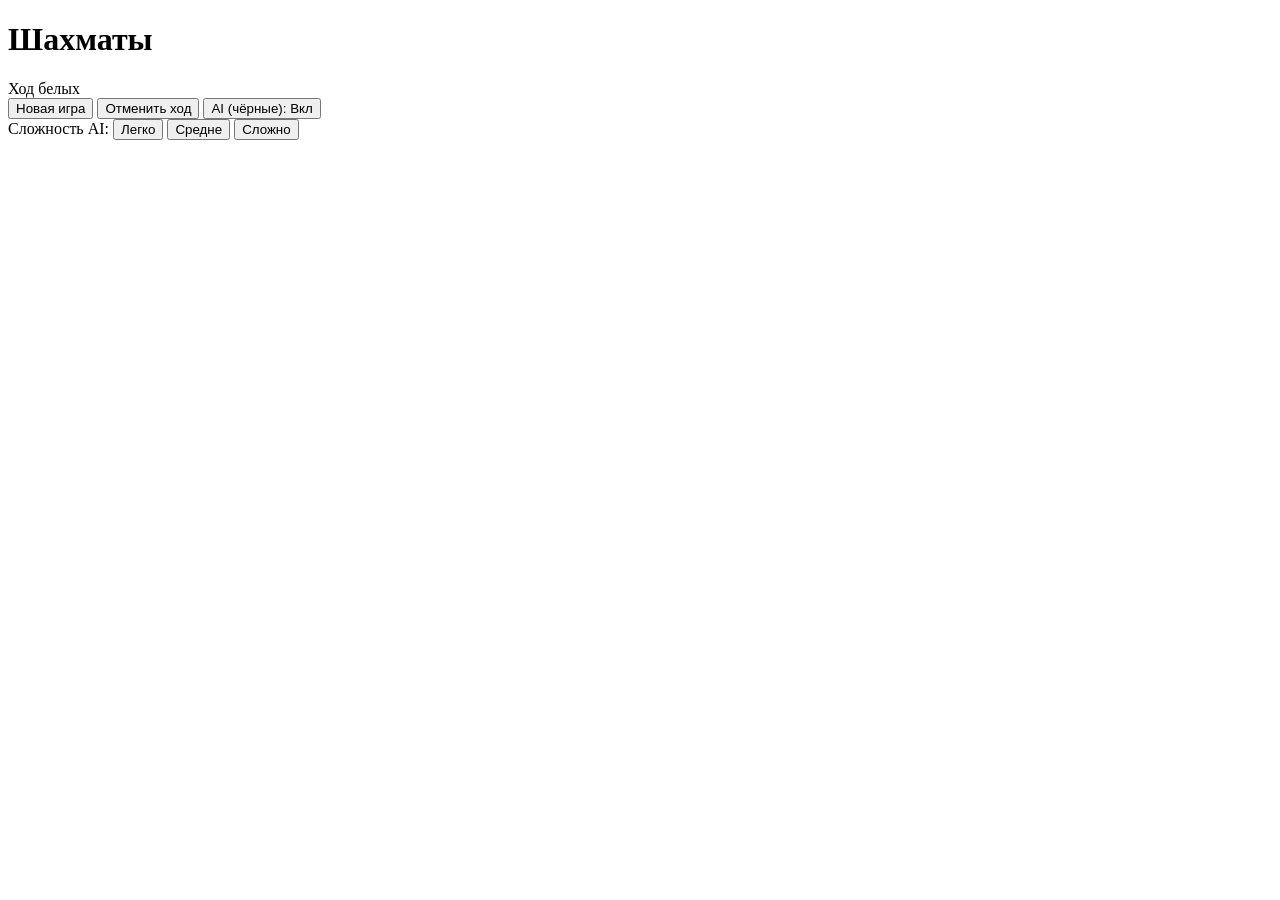
==== chess.html @ e49681aa "Add files via upload" ====
<!DOCTYPE html>
<html lang="ru">
<head>
    <meta charset="UTF-8">
    <meta name="viewport" content="width=device-width, initial-scale=1.0">
    <title>Шахматы</title>
    <link rel="stylesheet" href="css/style.css">
</head>
<body>
    <div class="game-container">
        <h1>Шахматы</h1>
        <div class="status" id="status">Ход белых</div>
        <div class="board" id="board"></div>
        <div class="controls">
            <button onclick="newGame()">Новая игра</button>
            <button onclick="undoMove()">Отменить ход</button>
            <button onclick="toggleAI()">AI (чёрные): <span id="ai-status">Вкл</span></button>
            <div class="difficulty">
                Сложность AI:
                <button onclick="setDifficulty(1)" id="diff-1">Легко</button>
                <button onclick="setDifficulty(2)" id="diff-2" class="active">Средне</button>
                <button onclick="setDifficulty(3)" id="diff-3">Сложно</button>
            </div>
        </div>
        <div id="captured-white" class="captured"></div>
        <div id="captured-black" class="captured"></div>
    </div>
    <script src="js/chess.js"></script>
</body>
</html>
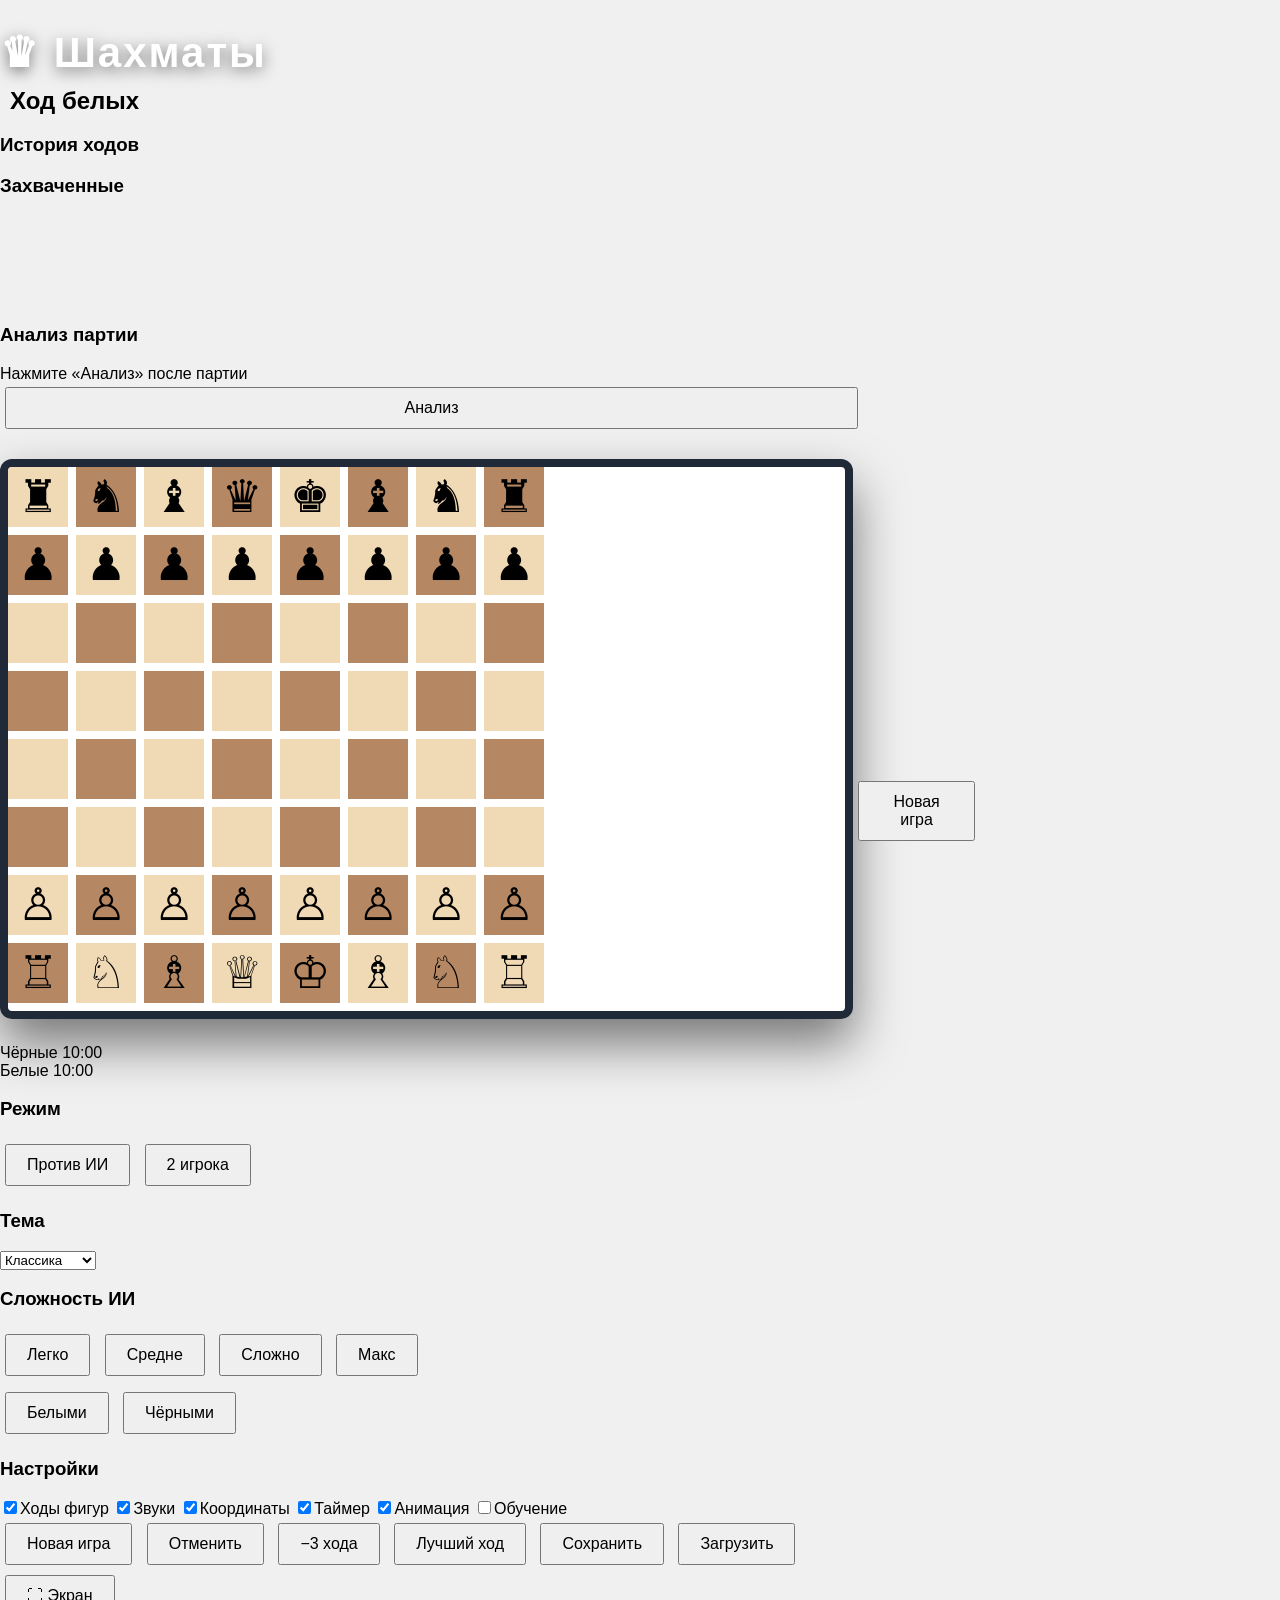
==== commit 02c0736a: "Add files via upload" ====
--- a/chess.html
+++ b/chess.html
@@ -2,29 +2,128 @@
 <html lang="ru">
 <head>
     <meta charset="UTF-8">
-    <meta name="viewport" content="width=device-width, initial-scale=1.0">
-    <title>Шахматы</title>
+    <meta name="viewport" content="width=device-width, initial-scale=1.0, maximum-scale=1.0, user-scalable=no">
+    <title>Шахматы — Полная версия</title>
     <link rel="stylesheet" href="css/style.css">
 </head>
 <body>
-    <div class="game-container">
-        <h1>Шахматы</h1>
-        <div class="status" id="status">Ход белых</div>
-        <div class="board" id="board"></div>
-        <div class="controls">
-            <button onclick="newGame()">Новая игра</button>
-            <button onclick="undoMove()">Отменить ход</button>
-            <button onclick="toggleAI()">AI (чёрные): <span id="ai-status">Вкл</span></button>
-            <div class="difficulty">
-                Сложность AI:
-                <button onclick="setDifficulty(1)" id="diff-1">Легко</button>
-                <button onclick="setDifficulty(2)" id="diff-2" class="active">Средне</button>
-                <button onclick="setDifficulty(3)" id="diff-3">Сложно</button>
+    <div class="app">
+        <header>
+            <h1>♛ Шахматы</h1>
+            <div class="status" id="status">Ход белых</div>
+            <div class="coach" id="coach"></div>
+        </header>
+
+        <div class="main">
+            <aside class="panel left-panel">
+                <div class="panel-section">
+                    <h3>История ходов</h3>
+                    <div id="move-history" class="move-history"></div>
+                </div>
+                <div class="panel-section">
+                    <h3>Захваченные</h3>
+                    <div id="captured-white" class="captured"></div>
+                    <div id="captured-black" class="captured"></div>
+                </div>
+                <div class="panel-section analysis-section">
+                    <h3>Анализ партии</h3>
+                    <div id="analysis" class="analysis">Нажмите «Анализ» после партии</div>
+                    <button class="btn" style="width:100%;margin-top:4px" onclick="runPostGameAnalysis()">Анализ</button>
+                </div>
+            </aside>
+
+            <div class="board-wrapper">
+                <div class="coords-row top" id="coords-top"></div>
+                <div class="board-row">
+                    <div class="coords-col left" id="coords-left"></div>
+                    <div class="board" id="board"></div>
+                    <div class="coords-col right" id="coords-right"></div>
+                </div>
+                <div class="coords-row bottom" id="coords-bottom"></div>
             </div>
+
+            <aside class="panel right-panel">
+                <div class="panel-section timers span2">
+                    <div class="timer" id="timer-black">
+                        <span class="timer-label">Чёрные</span>
+                        <span class="timer-value" id="time-black">10:00</span>
+                    </div>
+                    <div class="timer" id="timer-white">
+                        <span class="timer-label">Белые</span>
+                        <span class="timer-value" id="time-white">10:00</span>
+                    </div>
+                </div>
+
+                <div class="right-panel-inner">
+                    <div class="panel-section">
+                        <h3>Режим</h3>
+                        <div class="btn-group">
+                            <button class="btn active" id="mode-ai" onclick="setMode('ai')">Против ИИ</button>
+                            <button class="btn" id="mode-pvp" onclick="setMode('pvp')">2 игрока</button>
+                        </div>
+                    </div>
+
+                    <div class="panel-section">
+                        <h3>Тема</h3>
+                        <select id="theme-select" onchange="setTheme(this.value)">
+                            <option value="classic">Классика</option>
+                            <option value="wood">Дерево</option>
+                            <option value="blue">Синяя</option>
+                            <option value="green">Зелёная</option>
+                            <option value="brown">Коричневая</option>
+                            <option value="gray">Серая</option>
+                        </select>
+                    </div>
+
+                    <div class="panel-section span2" id="ai-controls">
+                        <h3>Сложность ИИ</h3>
+                        <div class="btn-group">
+                            <button class="btn" id="diff-1" onclick="setDifficulty(1)">Легко</button>
+                            <button class="btn active" id="diff-2" onclick="setDifficulty(2)">Средне</button>
+                            <button class="btn" id="diff-3" onclick="setDifficulty(3)">Сложно</button>
+                            <button class="btn" id="diff-4" onclick="setDifficulty(4)">Макс</button>
+                        </div>
+                        <div class="btn-group" style="margin-top:6px">
+                            <button class="btn active" id="color-white" onclick="setPlayerColor('white')">Белыми</button>
+                            <button class="btn" id="color-black" onclick="setPlayerColor('black')">Чёрными</button>
+                        </div>
+                    </div>
+
+                    <div class="panel-section span2">
+                        <h3>Настройки</h3>
+                        <div class="settings-grid">
+                            <label class="toggle"><input type="checkbox" id="toggle-hints" checked onchange="toggleHints()"><span>Ходы фигур</span></label>
+                            <label class="toggle"><input type="checkbox" id="toggle-sound" checked onchange="toggleSound()"><span>Звуки</span></label>
+                            <label class="toggle"><input type="checkbox" id="toggle-coords" checked onchange="toggleCoords()"><span>Координаты</span></label>
+                            <label class="toggle"><input type="checkbox" id="toggle-timer" checked onchange="toggleTimer()"><span>Таймер</span></label>
+                            <label class="toggle"><input type="checkbox" id="toggle-anim" checked onchange="toggleAnim()"><span>Анимация</span></label>
+                            <label class="toggle"><input type="checkbox" id="toggle-coach" onchange="toggleCoach()"><span>Обучение</span></label>
+                        </div>
+                    </div>
+
+                    <div class="panel-section actions">
+                        <button class="btn primary" onclick="newGame()">Новая игра</button>
+                        <button class="btn" onclick="undoMove()">Отменить</button>
+                        <button class="btn" onclick="undoMultiple()">−3 хода</button>
+                        <button class="btn" onclick="hintBestMove()" title="Показывает самый сильный ход по оценке ИИ">Лучший ход</button>
+                        <button class="btn" onclick="saveGame()">Сохранить</button>
+                        <button class="btn" onclick="loadGame()">Загрузить</button>
+                        <button class="btn" onclick="toggleFullscreen()">⛶ Экран</button>
+                        <button class="btn" onclick="returnToLive()" id="btn-live" style="display:none">К партии</button>
+                    </div>
+                </div>
+            </aside>
         </div>
-        <div id="captured-white" class="captured"></div>
-        <div id="captured-black" class="captured"></div>
     </div>
+
+    <div id="game-over">
+        <div id="game-over-content">
+            <div id="game-result"></div>
+            <button class="btn primary" onclick="newGame(); hideGameOver()">Новая игра</button>
+        </div>
+    </div>
+
+    <canvas id="confetti"></canvas>
     <script src="js/chess.js"></script>
 </body>
-</html>+</html>
--- a/css/style.css
+++ b/css/style.css
@@ -0,0 +1,123 @@
+body {
+    font-family: Arial, sans-serif;
+    display: flex;
+    justify-content: center;
+    align-items: center;
+    min-height: 100vh;
+    margin: 0;
+    background-color: #f0f0f0;
+}
+
+.game-container {
+    text-align: center;
+    background: rgba(255,255,255,0.1);
+    padding: 25px;
+    border-radius: 20px;
+    backdrop-filter: blur(12px);
+    box-shadow: 0 20px 40px rgba(0,0,0,0.4);
+    border: 1px solid rgba(255,255,255,0.2);
+}
+
+h1 {
+    color: #fff;
+    text-shadow: 0 4px 15px rgba(0,0,0,0.5);
+    margin-bottom: 10px;
+    font-size: 42px;
+    letter-spacing: 2px;
+}
+
+.board {
+    display: grid;
+    grid-template-columns: repeat(8, 68px);
+    grid-template-rows: repeat(8, 68px);
+    border: 8px solid #1f2937;
+    margin: 25px auto;
+    background-color: #fff;
+    box-shadow: 0 25px 50px rgba(0,0,0,0.5);
+    border-radius: 12px;
+    overflow: hidden;
+}
+
+.square {
+    width: 60px;
+    height: 60px;
+    display: flex;
+    align-items: center;
+    justify-content: center;
+    font-size: 45px;
+    cursor: pointer;
+    user-select: none;
+    position: relative;
+}
+
+.light {
+    background-color: #f0d9b5;
+}
+
+.dark {
+    background-color: #b58863;
+}
+
+.highlight {
+    background-color: rgba(0, 255, 0, 0.4) !important;
+}
+
+.selected {
+    background-color: rgba(255, 255, 0, 0.6) !important;
+}
+
+.capture {
+    background-color: rgba(255, 0, 0, 0.4) !important;
+}
+
+.in-check {
+    background-color: rgba(255, 80, 80, 0.75) !important;
+    box-shadow: 0 0 15px #ff2222;
+    animation: checkPulse 1s infinite alternate;
+}
+
+@keyframes checkPulse {
+    from { box-shadow: 0 0 8px #ff4444; }
+    to { box-shadow: 0 0 25px #ff0000; }
+}
+
+.status {
+    font-size: 24px;
+    margin: 10px;
+    font-weight: bold;
+}
+
+.controls {
+    margin: 10px;
+}
+
+button {
+    padding: 10px 20px;
+    margin: 5px;
+    font-size: 16px;
+}
+
+.difficulty {
+    margin: 10px 0;
+    display: flex;
+    align-items: center;
+    gap: 5px;
+    justify-content: center;
+    flex-wrap: wrap;
+}
+
+.difficulty button {
+    padding: 8px 16px;
+    font-size: 14px;
+}
+
+.difficulty button.active {
+    background-color: #4CAF50;
+    color: white;
+}
+
+.captured {
+    margin: 10px;
+    font-size: 30px;
+    min-height: 40px;
+}
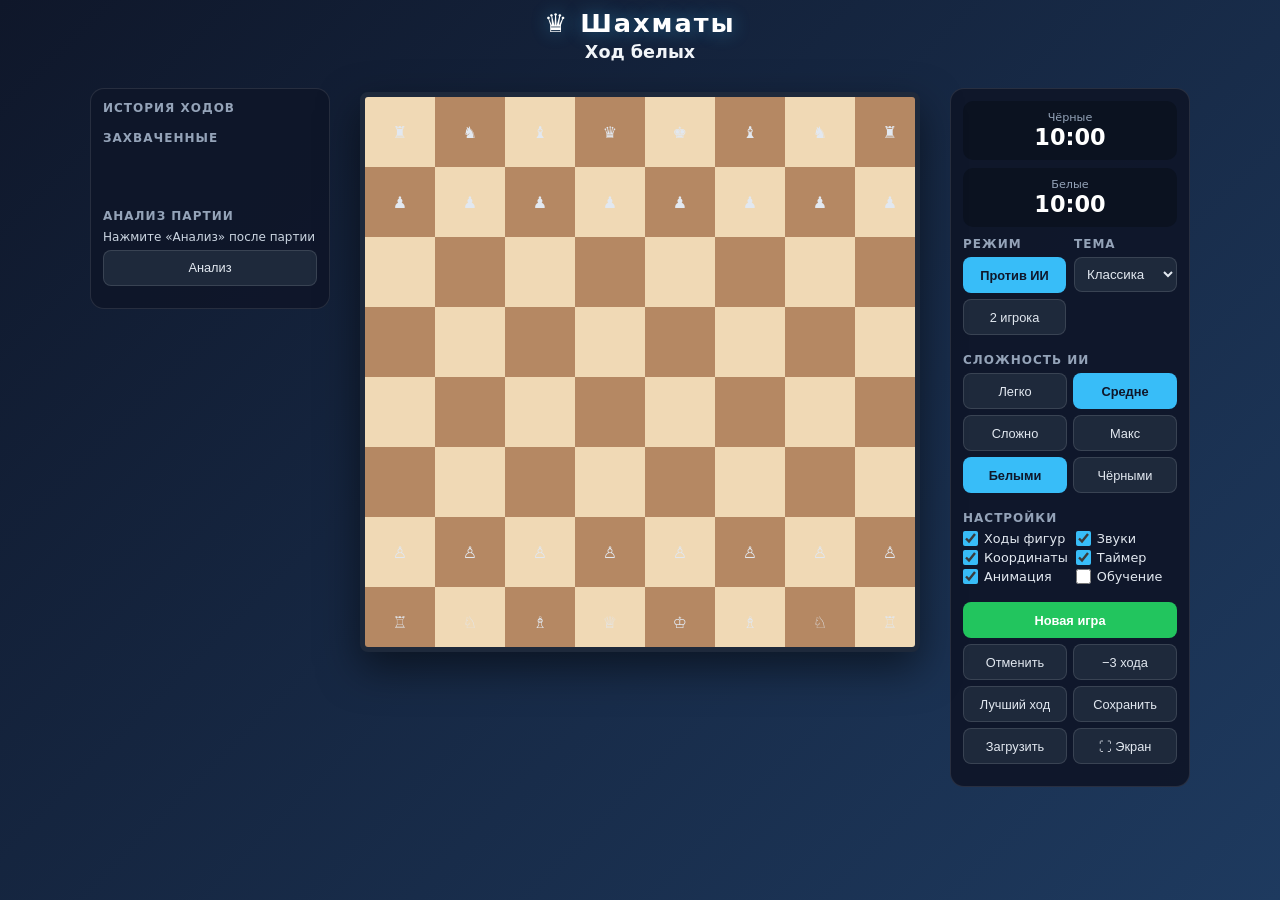
==== commit 8495aec6: "Add files via upload" ====
--- a/chess.html
+++ b/chess.html
@@ -2,9 +2,13 @@
 <html lang="ru">
 <head>
     <meta charset="UTF-8">
-    <meta name="viewport" content="width=device-width, initial-scale=1.0, maximum-scale=1.0, user-scalable=no">
+    <meta name="viewport" content="width=device-width, initial-scale=1.0, maximum-scale=1.0, user-scalable=no, viewport-fit=cover">
+    <meta name="mobile-web-app-capable" content="yes">
+    <meta name="apple-mobile-web-app-capable" content="yes">
+    <meta name="apple-mobile-web-app-status-bar-style" content="black-translucent">
+    <meta name="theme-color" content="#0f172a">
     <title>Шахматы — Полная версия</title>
-    <link rel="stylesheet" href="css/style.css">
+    <link rel="stylesheet" href="css/style.css?v=6">
 </head>
 <body>
     <div class="app">
@@ -124,6 +128,6 @@
     </div>
 
     <canvas id="confetti"></canvas>
-    <script src="js/chess.js"></script>
+    <script src="js/chess.js?v=6"></script>
 </body>
 </html>
--- a/css/style.css
+++ b/css/style.css
@@ -1,123 +1,155 @@
-body {
-    font-family: Arial, sans-serif;
-    display: flex;
-    justify-content: center;
-    align-items: center;
-    min-height: 100vh;
-    margin: 0;
-    background-color: #f0f0f0;
+/* Chess Game Styles v6 */
+:root {
+  --sq: 70px;
+  --light-sq: #f0d9b5;
+  --dark-sq: #b58863;
+  --bg: #0f172a;
+  --bg2: #1e3a5f;
+  --panel-bg: rgba(15,23,42,0.95);
+  --text: #e2e8f0;
+  --muted: #94a3b8;
+  --accent: #38bdf8;
+  --btn: #1e293b;
+  --btn-hover: #334155;
+  --primary: #22c55e;
 }
-
-.game-container {
-    text-align: center;
-    background: rgba(255,255,255,0.1);
-    padding: 25px;
-    border-radius: 20px;
-    backdrop-filter: blur(12px);
-    box-shadow: 0 20px 40px rgba(0,0,0,0.4);
-    border: 1px solid rgba(255,255,255,0.2);
+*{box-sizing:border-box;margin:0;padding:0}
+html,body{
+  min-height:100%;
+  background:linear-gradient(135deg,var(--bg),var(--bg2));
+  background-attachment:fixed;
+  color:var(--text);
+  font-family:'Segoe UI',system-ui,sans-serif;
+  touch-action:manipulation;
+  -webkit-tap-highlight-color:transparent;
 }
-
-h1 {
-    color: #fff;
-    text-shadow: 0 4px 15px rgba(0,0,0,0.5);
-    margin-bottom: 10px;
-    font-size: 42px;
-    letter-spacing: 2px;
+body{padding:8px}
+.app{max-width:1400px;margin:0 auto}
+header{text-align:center;margin-bottom:10px}
+header h1{font-size:1.6rem;letter-spacing:2px;color:#fff;text-shadow:0 0 18px rgba(56,189,248,.45)}
+.status{font-size:1.1rem;font-weight:600;margin-top:4px;color:#f1f5f9}
+.coach{font-size:.85rem;color:var(--muted);min-height:1.2em}
+.coach.tip{color:#38bdf8}.coach.warn{color:#fbbf24}.coach.bad{color:#f87171}
+.main{display:flex;gap:14px;justify-content:center;align-items:flex-start;flex-wrap:wrap}
+.panel{
+  background:var(--panel-bg);
+  border:1px solid rgba(255,255,255,.1);
+  border-radius:14px;padding:12px;width:240px;color:var(--text)
 }
-
-.board {
-    display: grid;
-    grid-template-columns: repeat(8, 68px);
-    grid-template-rows: repeat(8, 68px);
-    border: 8px solid #1f2937;
-    margin: 25px auto;
-    background-color: #fff;
-    box-shadow: 0 25px 50px rgba(0,0,0,0.5);
-    border-radius: 12px;
-    overflow: hidden;
+.panel-section{margin-bottom:10px}
+.panel-section h3{font-size:.75rem;text-transform:uppercase;letter-spacing:1px;color:var(--muted);margin-bottom:6px}
+.btn-group{display:flex;flex-wrap:wrap;gap:6px}
+.btn{
+  background:var(--btn);color:var(--text);
+  border:1px solid rgba(255,255,255,.12);border-radius:8px;
+  padding:8px 10px;font-size:.8rem;cursor:pointer;flex:1;min-width:70px;min-height:36px
 }
-
-.square {
-    width: 60px;
-    height: 60px;
-    display: flex;
-    align-items: center;
-    justify-content: center;
-    font-size: 45px;
-    cursor: pointer;
-    user-select: none;
-    position: relative;
+.btn:hover{background:var(--btn-hover)}
+.btn.active{background:var(--accent);color:#0f172a;font-weight:700;border-color:transparent}
+.btn.primary{background:var(--primary);color:#fff;border:none;font-weight:600}
+.actions{display:grid;grid-template-columns:1fr 1fr;gap:6px}
+.actions .btn.primary{grid-column:1/-1}
+.settings-grid{display:grid;grid-template-columns:1fr 1fr;gap:4px 8px}
+.toggle{display:flex;align-items:center;gap:6px;font-size:.8rem;cursor:pointer;color:var(--text)}
+.toggle input{accent-color:var(--accent);width:15px;height:15px}
+select{width:100%;padding:8px;border-radius:8px;background:var(--btn);color:var(--text);border:1px solid rgba(255,255,255,.12)}
+.timers{display:flex;flex-direction:column;gap:8px}
+.timer{background:#0b1220;border-radius:10px;padding:8px;text-align:center;border:2px solid transparent}
+.timer.active{border-color:var(--accent);box-shadow:0 0 12px rgba(56,189,248,.25)}
+.timer-label{display:block;font-size:.7rem;color:var(--muted)}
+.timer-value{font-size:1.4rem;font-weight:700;font-variant-numeric:tabular-nums;color:#fff}
+.timer.low .timer-value{color:#f87171}
+.right-panel-inner{display:grid;grid-template-columns:1fr 1fr;gap:8px}
+.right-panel-inner .span2,.right-panel-inner .panel-section.span2,.right-panel-inner .actions{grid-column:1/-1}
+.board-wrapper{display:flex;flex-direction:column;align-items:center;flex:0 0 auto}
+.board-row{display:flex;align-items:center}
+.board{
+  display:grid;
+  grid-template-columns:repeat(8,var(--sq));
+  grid-template-rows:repeat(8,var(--sq));
+  width:calc(8 * var(--sq));
+  height:calc(8 * var(--sq));
+  border:5px solid #1e293b;border-radius:8px;
+  box-shadow:0 16px 40px rgba(0,0,0,.5);
+  overflow:hidden;position:relative;background:#1e293b;flex-shrink:0
 }
-
-.light {
-    background-color: #f0d9b5;
+.square{
+  width:var(--sq);height:var(--sq);
+  display:flex;align-items:center;justify-content:center;
+  cursor:pointer;user-select:none;position:relative
 }
-
-.dark {
-    background-color: #b58863;
+.square.light{background:var(--light-sq)}
+.square.dark{background:var(--dark-sq)}
+body.theme-classic{--light-sq:#f0d9b5;--dark-sq:#b58863}
+body.theme-wood{--light-sq:#ecd3a8;--dark-sq:#8b5e34}
+body.theme-blue{--light-sq:#c7d8f0;--dark-sq:#4a6fa5}
+body.theme-green{--light-sq:#e8f0d8;--dark-sq:#6b8f4e}
+body.theme-brown{--light-sq:#d4b896;--dark-sq:#6b4423}
+body.theme-gray{--light-sq:#dfe3e8;--dark-sq:#6b7280}
+.square.selected{background:rgba(250,204,21,.75)!important}
+.square.highlight{background:rgba(74,222,128,.55)!important}
+.square.capture{background:rgba(248,113,113,.55)!important}
+.square.in-check{background:rgba(239,68,68,.75)!important;animation:pulse .9s infinite alternate}
+.square.last-from{box-shadow:inset 0 0 0 3px rgba(250,204,21,.6)}
+.square.last-to{background:rgba(250,204,21,.4)!important}
+.square.hint{outline:3px solid #38bdf8;outline-offset:-3px}
+@keyframes pulse{from{box-shadow:inset 0 0 10px #ef4444}to{box-shadow:inset 0 0 22px #f87171}}
+.piece{
+  display:flex;align-items:center;justify-content:center;
+  width:100%;height:100%;
+  font-size:calc(var(--sq) * .82);line-height:1;
+  pointer-events:none;user-select:none
 }
-
-.highlight {
-    background-color: rgba(0, 255, 0, 0.4) !important;
+.piece-white{
+  color:#f8fafc;
+  text-shadow:0 1px 0 #fff,1px 1px 0 rgba(0,0,0,.25),2px 3px 4px rgba(0,0,0,.35);
+  -webkit-text-stroke:.5px rgba(15,23,42,.35)
 }
-
-.selected {
-    background-color: rgba(255, 255, 0, 0.6) !important;
+.piece-black{
+  color:#0a0a0a;
+  text-shadow:0 1px 0 rgba(255,255,255,.2),1px 2px 3px rgba(0,0,0,.45);
+  -webkit-text-stroke:.4px rgba(0,0,0,.8)
 }
-
-.capture {
-    background-color: rgba(255, 0, 0, 0.4) !important;
+.coords-row,.coords-col{display:flex;color:var(--muted);font-size:.75rem;font-weight:600}
+.coords-row{width:calc(8 * var(--sq));justify-content:space-around;padding:2px 0}
+.coords-col{flex-direction:column;height:calc(8 * var(--sq));justify-content:space-around;padding:0 4px;width:16px;text-align:center}
+.coords-hidden{visibility:hidden}
+.move-history{max-height:160px;overflow-y:auto;font-family:ui-monospace,monospace;font-size:.8rem;line-height:1.45}
+.move-history .move-pair{display:flex;gap:8px}
+.move-history .num{color:#64748b;min-width:22px}
+.move-history .move{cursor:pointer;padding:1px 4px;border-radius:4px}
+.move-history .move:hover{background:rgba(56,189,248,.2)}
+.move-history .move.active{background:rgba(56,189,248,.35);outline:1px solid var(--accent)}
+.captured{font-size:1.2rem;min-height:24px;letter-spacing:1px}
+.analysis{font-size:.75rem;max-height:110px;overflow-y:auto;line-height:1.35;color:#cbd5e1}
+.analysis .blunder{color:#f87171}.analysis .mistake{color:#fbbf24}.analysis .ok{color:#86efac}
+#game-over{position:fixed;inset:0;background:rgba(0,0,0,.8);display:none;align-items:center;justify-content:center;z-index:1000}
+#game-over.show{display:flex}
+#game-over-content{
+  background:linear-gradient(145deg,#1e293b,#0f172a);
+  padding:36px 44px;border-radius:18px;text-align:center;
+  border:2px solid #fbbf24;box-shadow:0 0 40px rgba(251,191,36,.35);color:#fff
 }
-
-.in-check {
-    background-color: rgba(255, 80, 80, 0.75) !important;
-    box-shadow: 0 0 15px #ff2222;
-    animation: checkPulse 1s infinite alternate;
+#game-result{font-size:1.8rem;margin-bottom:16px;line-height:1.35}
+#confetti{position:fixed;inset:0;pointer-events:none;z-index:999}
+.anim-piece{
+  position:absolute;z-index:30;pointer-events:none;
+  transition:left .28s ease,top .28s ease;
+  display:flex;align-items:center;justify-content:center;
+  font-size:calc(var(--sq) * .82)
 }
-
-@keyframes checkPulse {
-    from { box-shadow: 0 0 8px #ff4444; }
-    to { box-shadow: 0 0 25px #ff0000; }
+@media (max-width:1200px){:root{--sq:60px}.panel{width:220px}}
+@media (max-width:900px){
+  html,body{overflow:auto}
+  .main{flex-direction:column;align-items:center}
+  .panel{width:100%;max-width:520px}
+  .left-panel{order:3}.right-panel{order:1}.board-wrapper{order:2}
+  :root{--sq:min(52px,calc((100vw - 40px) / 8))}
+  .board{width:calc(8 * var(--sq));height:calc(8 * var(--sq))}
+  .square{width:var(--sq);height:var(--sq)}
 }
-
-.status {
-    font-size: 24px;
-    margin: 10px;
-    font-weight: bold;
+@media (max-width:400px){
+  :root{--sq:min(42px,calc((100vw - 28px) / 8))}
+  header h1{font-size:1.25rem}
+  .right-panel-inner{grid-template-columns:1fr}
 }
-
-.controls {
-    margin: 10px;
-}
-
-button {
-    padding: 10px 20px;
-    margin: 5px;
-    font-size: 16px;
-}
-
-.difficulty {
-    margin: 10px 0;
-    display: flex;
-    align-items: center;
-    gap: 5px;
-    justify-content: center;
-    flex-wrap: wrap;
-}
-
-.difficulty button {
-    padding: 8px 16px;
-    font-size: 14px;
-}
-
-.difficulty button.active {
-    background-color: #4CAF50;
-    color: white;
-}
-
-.captured {
-    margin: 10px;
-    font-size: 30px;
-    min-height: 40px;
-}
